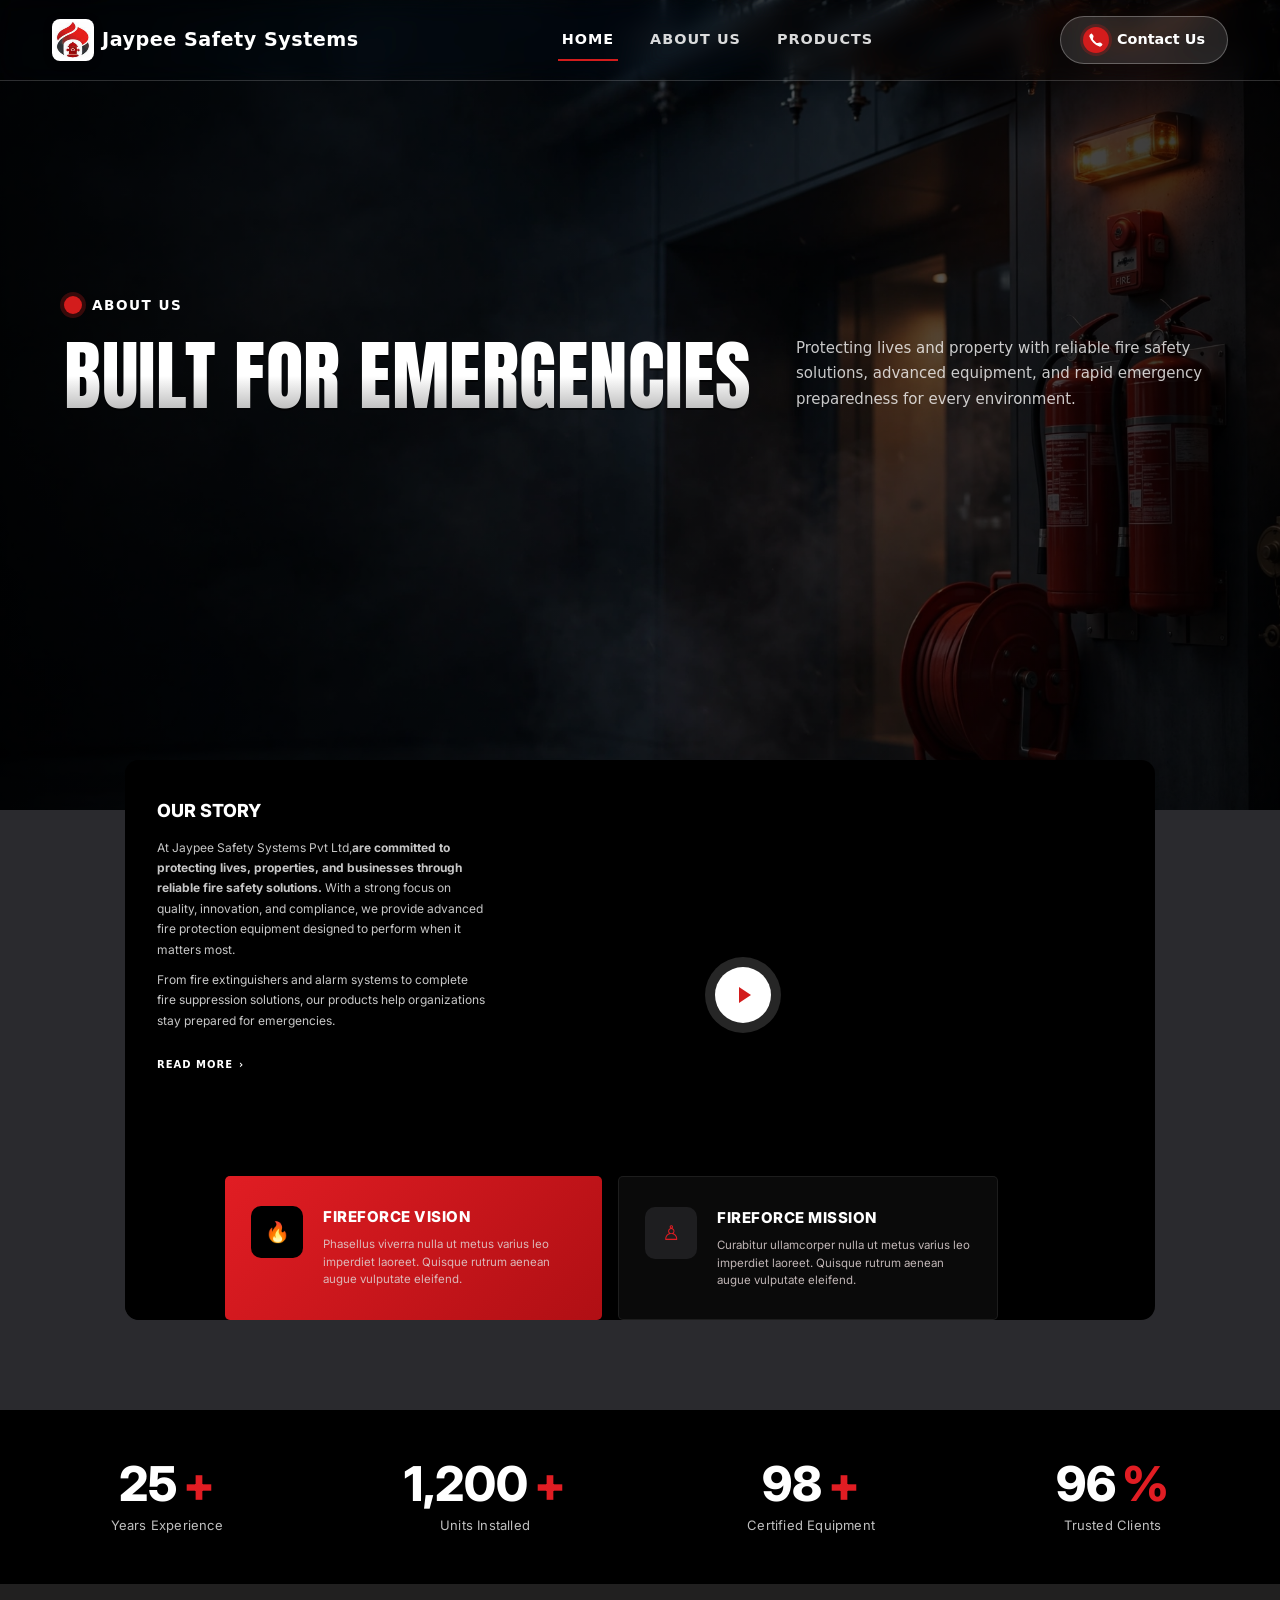
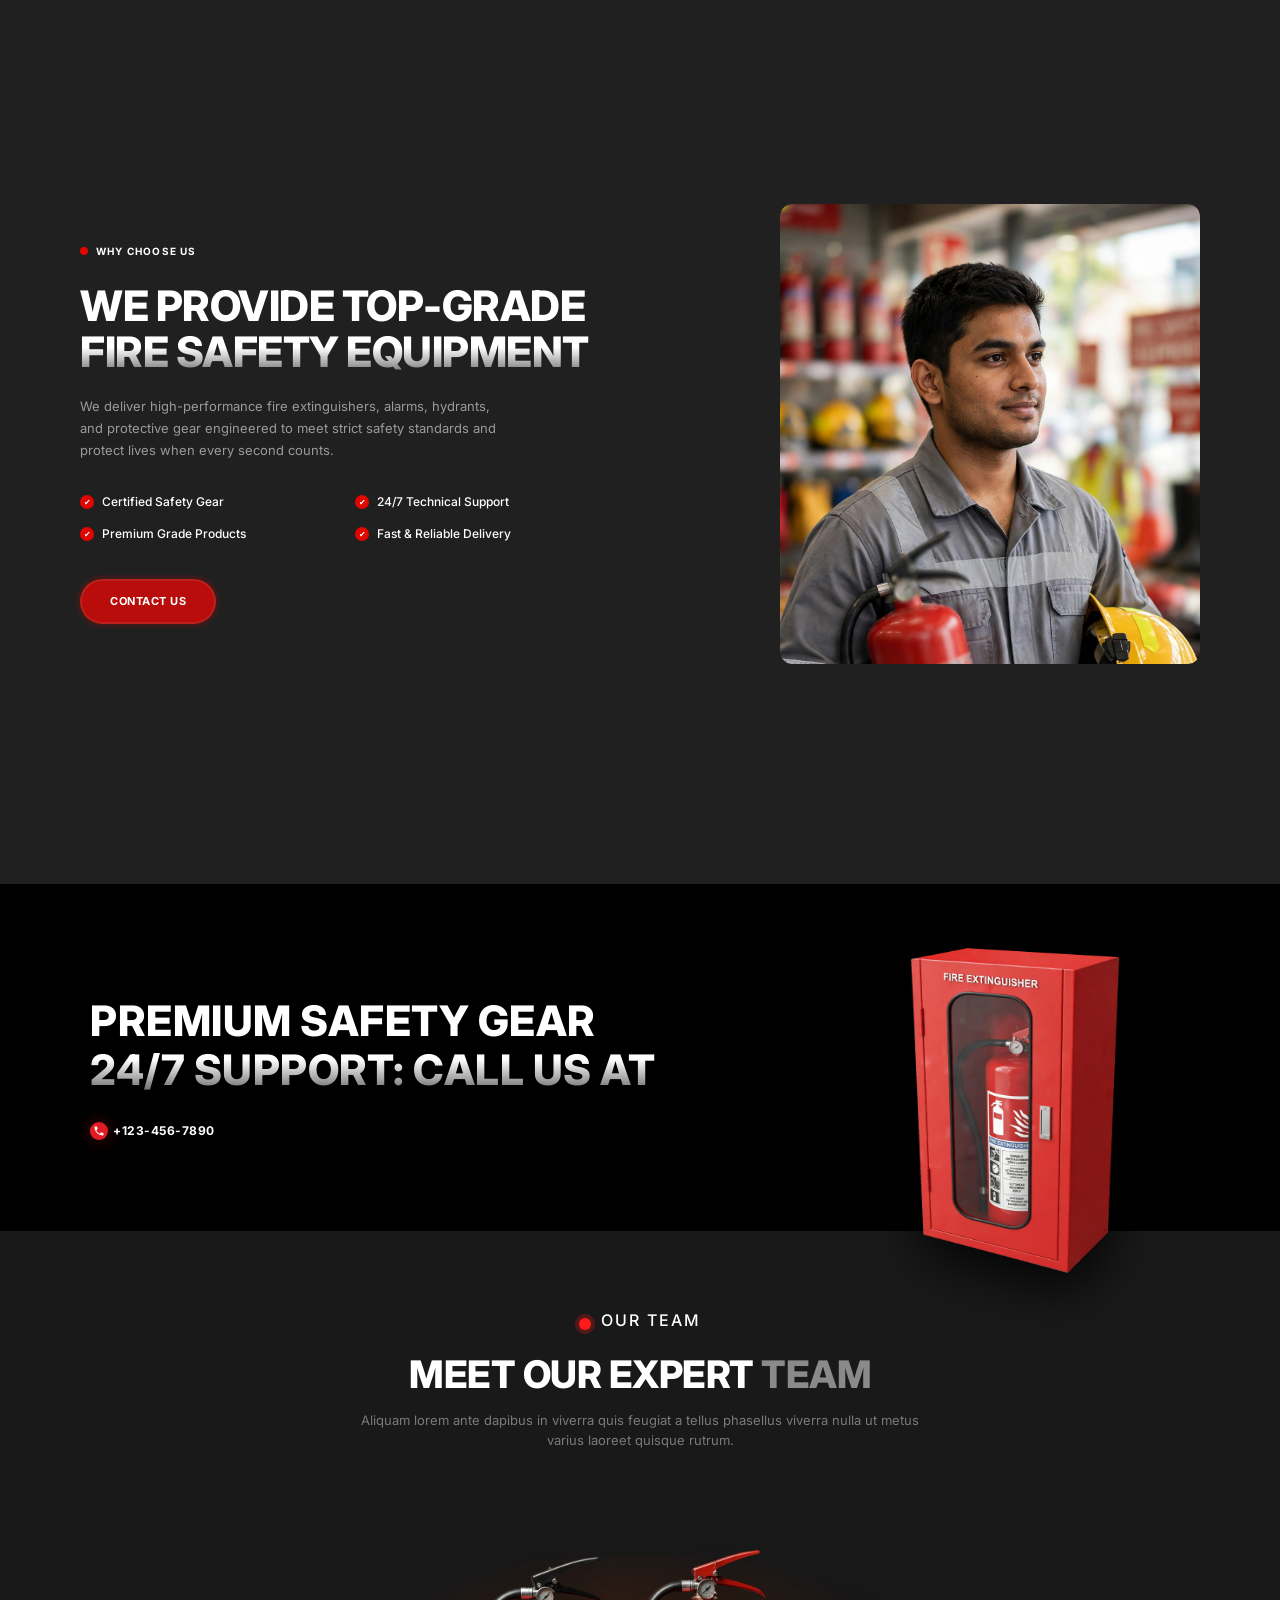
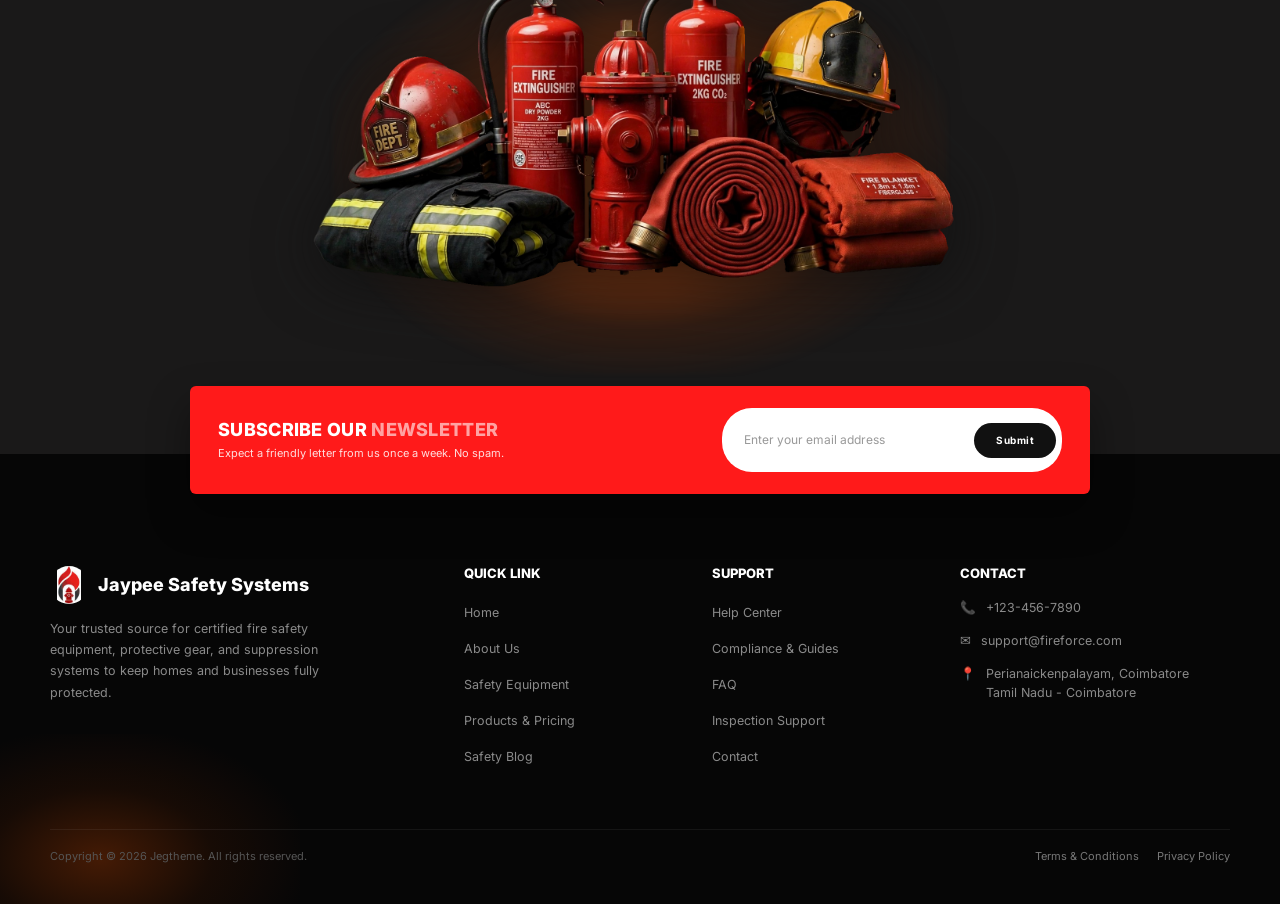
==== index.html @ 29f5622a "first commit" ====
<!DOCTYPE html>
<html lang="en">
<head>
    <meta charset="UTF-8">
    <meta name="viewport" content="width=device-width, initial-scale=1.0">
    <link href="https://cdn.jsdelivr.net/npm/bootstrap@5.0.2/dist/css/bootstrap.min.css" rel="stylesheet" integrity="sha384-EVSTQN3/azprG1Anm3QDgpJLIm9Nao0Yz1ztcQTwFspd3yD65VohhpuuCOmLASjC" crossorigin="anonymous">
    <title>Jaypee Safety Systems Pvt Ltd</title>
    <link href="https://fonts.googleapis.com/css2?family=Poppins:wght@700;900&family=Inter:wght@400;600&display=swap" rel="stylesheet">
    <link rel="stylesheet" href="script.css">
    <link href="https://fonts.googleapis.com/css2?family=Montserrat:wght@400;500;600;700;800&display=swap" rel="stylesheet">
    <link rel="icon" href="logo.png">
    <link rel="stylesheet" href="product.css">
    <script src="https://cdn.jsdelivr.net/npm/bootstrap@5.0.2/dist/js/bootstrap.bundle.min.js" integrity="sha384-MrcW6ZMFYlzcLA8Nl+NtUVF0sA7MsXsP1UyJoMp4YLEuNSfAP+JcXn/tWtIaxVXM" crossorigin="anonymous"></script>

</head>
<body>
    <nav class="navbar navbar-expand-lg bg-body-tertiary">
    <div class="container-fluid">

        <!-- Logo + Title -->
        <a class="navbar-brand d-flex align-items-center" href="../index.html">
            <img src="logo.png" alt="Logo" width="40" height="40">
            <span class="ms-2">Jaypee Safety Systems</span>
        </a>

        <button class="navbar-toggler" type="button"
            data-bs-toggle="collapse"
            data-bs-target="#navbarSupportedContent">
            <span class="navbar-toggler-icon"></span>
        </button>

        <div class="collapse navbar-collapse" id="navbarSupportedContent">

           <ul class="navbar-nav mx-auto">
  <li class="nav-item"><a class="nav-link active" href="#">Home</a></li>
  <li class="nav-item"><a class="nav-link" href="About/about.html">About Us</a></li>
  <li class="nav-item"><a class="nav-link" href="Product/product.html">Products</a></li>
</ul>

            <!-- Contact Button with Phone Icon on Left -->
            <a href="tel:+911234567890" class="btn-contact">
                <svg xmlns="http://www.w3.org/2000/svg" width="16" height="16" fill="currentColor" viewBox="0 0 16 16">
                  <path d="M3.654 1.328a.678.678 0 0 0-1.015-.063L1.605 2.3c-.483.484-.661 1.169-.45 1.77a17.6 17.6 0 0 0 4.168 6.608 17.6 17.6 0 0 0 6.608 4.168c.601.211 1.286.033 1.77-.45l1.034-1.034a.678.678 0 0 0-.063-1.015l-2.307-1.794a.68.68 0 0 0-.58-.122l-2.19.547a1.75 1.75 0 0 1-1.657-.459L5.482 8.062a1.75 1.75 0 0 1-.46-1.657l.548-2.19a.68.68 0 0 0-.122-.58z"/>
                </svg>
                Contact Us
            </a>

        </div>
    </div>
</nav>
<!-- about us start -->

<section class="fg">
    <div class="fg1">
    <h4>About Us</h4>
    <h1>BUILT FOR EMERGENCIES</h1>
    </div>
    <div class="fg2">
    <p>Protecting lives and property with reliable fire safety solutions, advanced equipment, and rapid emergency preparedness for every environment.</p>
    </div>
</section>

<section class="vd">
   <div class="vd1">
<video src="fire-safety.mp4" autoplay muted loop playsinline></video>
    <div class="story-content">
        <h2>OUR STORY</h2>
        <p> At Jaypee Safety Systems Pvt Ltd,<strong>are committed to protecting lives, properties, and businesses through reliable fire safety solutions. </strong> With a strong focus on quality, innovation, and compliance, we provide advanced fire protection equipment designed to perform when it matters most.</p>
        <p>
 From fire extinguishers and alarm systems to complete fire
            suppression solutions, our products help organizations stay
            prepared for emergencies.        </p>
        <a href="#" class="read-more">READ MORE <span>›</span></a>
    </div>

    <a href="#" class="play-button"><span></span></a>

    <!-- Bottom Cards -->
    <div class="story-cards">
        <div class="vision-card">
            <div class="card-icon">🔥</div>
            <div class="card-content">
                <h3>FIREFORCE VISION</h3>
                <p>Phasellus viverra nulla ut metus varius leo imperdiet laoreet. Quisque rutrum aenean augue vulputate eleifend.</p>
            </div>
        </div>
        <div class="mission-card">
            <div class="card-icon">♙</div>
            <div class="card-content">
                <h3>FIREFORCE MISSION</h3>
                <p>Curabitur ullamcorper nulla ut metus varius leo imperdiet laoreet. Quisque rutrum aenean augue vulputate eleifend.</p>
            </div>
        </div>
    </div>

   </div>
</section>

<section class="num">
    <div class="p1">
    <h1>25</h1>
    <h5>Years Experience</h5>
    </div>
    <div class="p2">
    <h1>1,200</h1>
    <h5>Units Installed</h5>
    </div>
     <div class="p3">
    <h1>98</h1>
    <h5>Certified Equipment</h5>
    </div>
     <div class="p3">
    <h1>96</h1>
    <h5>Trusted Clients</h5>
    </div>
</section>
<!-- about us END -->
<section class="why-choose-us">
  <div class="container">
    
    <!-- Left Text Block -->
    <div class="content-left">
      <span class="sub-heading">WHY CHOOSE US</span>
      
      <h2 class="main-heading">
        WE PROVIDE TOP-GRADE <br>
        <span>FIRE SAFETY EQUIPMENT</span>
      </h2>
      
      <p class="description">
        We deliver high-performance fire extinguishers, alarms, hydrants, and protective gear engineered to meet strict safety standards and protect lives when every second counts.
      </p>
      
      <div class="features-grid">
        <div class="feature-item">
          <span class="check-icon">&#10004;</span>
          <span>Certified Safety Gear</span>
        </div>
        <div class="feature-item">
          <span class="check-icon">&#10004;</span>
          <span>24/7 Technical Support</span>
        </div>
        <div class="feature-item">
          <span class="check-icon">&#10004;</span>
          <span>Premium Grade Products</span>
        </div>
        <div class="feature-item">
          <span class="check-icon">&#10004;</span>
          <span>Fast & Reliable Delivery</span>
        </div>
      </div>
      
      <a href="#contact" class="btn-primary">CONTACT US</a>
    </div>

    <!-- Right Image Block -->
    <div class="content-right">
      <div class="image-wrapper">
        <img src="man.webp" alt="Fire Safety Equipment">
        
        <!-- Award Badge Overlay -->
        
    </div>

  </div>
</section>

<section class="cta-banner">
  <div class="cta-content">
    <h2>PREMIUM SAFETY GEAR<br><span>24/7 SUPPORT: CALL US AT</span></h2>
    <div class="cta-phone">
      <div class="phone-icon">
        <svg viewBox="0 0 24 24" fill="currentColor">
          <path d="M6.62 10.79a15.053 15.053 0 006.59 6.59l2.2-2.2c.27-.27.67-.36 1.02-.24 1.12.37 2.33.57 3.57.57.55 0 1 .45 1 1V20c0 .55-.45 1-1 1-9.39 0-17-7.61-17-17 0-.55.45-1 1-1h3.5c.55 0 1 .45 1 1 0 1.25.2 2.45.57 3.57.11.35.03.74-.25 1.02l-2.2 2.2z"/>
        </svg>
      </div>
      <a href="tel:+1234567890">+123-456-7890</a>
    </div>
  </div>
  <div class="cta-image">
    <img src="fire-exit.png" alt="Fire Extinguisher Cabinet">
  </div>
</section>

<section class="team-section">
  <!-- Team Header -->
  <div class="team-header">
    <div class="tag">
      <span class="tag-dot"></span>
      <h6>OUR TEAM</h6>
    </div>
    <h2>MEET OUR EXPERT <span>TEAM</span></h2>
    <p>Aliquam lorem ante dapibus in viverra quis feugiat a tellus phasellus viverra nulla ut metus varius laoreet quisque rutrum.</p>
  </div>

  <!-- Team Image Grid -->
  <div class="team-image-container">
    <img src="eqiuments.png" alt="Firefighter Expert Team">
  </div>

  <!-- Newsletter Floating Card -->
  <div class="newsletter-card">
    <div class="newsletter-text">
      <h3>SUBSCRIBE OUR <span>NEWSLETTER</span></h3>
      <p>Expect a friendly letter from us once a week. No spam.</p>
    </div>
    <form class="newsletter-form" onsubmit="event.preventDefault();">
      <input type="email" placeholder="Enter your email address" required>
      <button type="submit">Submit</button>
    </form>
  </div>

  <!-- Success Popup -->
<div id="successPopup" class="popup-overlay">
  <div class="popup-content">
    <button class="popup-close" id="closePopup">&times;</button>
    <div class="popup-icon">✓</div>
    <h3>Submitted Successfully!</h3>
    <p>Thanks for subscribing to our newsletter.</p>
  </div>
</div>

</section>

<section class="final">
    <div class="footer-container">
    
    <!-- Brand Info -->
    <div class="footer-col brand-col">
      <div class="logo">
        <img src="logo.png" alt="">
        <span class="logo-text">Jaypee Safety Systems</span>
      </div>
      <p class="brand-description">
        Your trusted source for certified fire safety equipment, protective gear, and suppression systems to keep homes and businesses fully protected.
      </p>
    </div>

    <!-- Quick Links -->
    <div class="footer-col">
      <h4 class="footer-title">QUICK LINK</h4>
      <ul class="footer-links">
        <li><a href="#home">Home</a></li>
        <li><a href="#about">About Us</a></li>
        <li><a href="#equipment">Safety Equipment</a></li>
        <li><a href="#pricing">Products & Pricing</a></li>
        <li><a href="#blog">Safety Blog</a></li>
      </ul>
    </div>

    <!-- Support Links -->
    <div class="footer-col">
      <h4 class="footer-title">SUPPORT</h4>
      <ul class="footer-links">
        <li><a href="#help">Help Center</a></li>
        <li><a href="#certification">Compliance & Guides</a></li>
        <li><a href="#faq">FAQ</a></li>
        <li><a href="#maintenance">Inspection Support</a></li>
        <li><a href="#contact">Contact</a></li>
      </ul>
    </div>

    <!-- Contact Info -->
    <div class="footer-col contact-col">
      <h4 class="footer-title">CONTACT</h4>
      <ul class="contact-info">
        <li>
          <span class="info-icon">&#128222;</span>
          <a href="tel:+1234567890">+123-456-7890</a>
        </li>
        <li>
          <span class="info-icon">&#9993;</span>
          <a href="mailto:support@fireforce.com">support@fireforce.com</a>
        </li>
        <li>
          <span class="info-icon">&#128205;</span>
          <span> Perianaickenpalayam, Coimbatore<br>Tamil Nadu - Coimbatore</span>
        </li>
      </ul>
    </div>

  </div>

  <!-- Bottom Bar -->
  <div class="footer-bottom">
    <p>Copyright &copy; 2026 Jegtheme. All rights reserved.</p>
    <div class="bottom-links">
      <a href="#terms">Terms &amp; Conditions</a>
      <a href="#privacy">Privacy Policy</a>
    </div>
  </div>
</section>

<script src="index.js"></script>
</body>
</html>
---- script.css ----
@import url('https://fonts.googleapis.com/css2?family=Anton&family=Oswald:wght@700&display=swap');
@import url('https://fonts.googleapis.com/css2?family=Anton&display=swap');


/* ===== NAVBAR - LIKE YOUR SCREENSHOT ===== */
.navbar {
  position: absolute !important;
  top: 0;
  left: 0;
  width: 100%;
  z-index: 999;
  background: rgba(10, 8, 8, 0.45) !important;
  backdrop-filter: blur(12px) saturate(160%);
  -webkit-backdrop-filter: blur(12px) saturate(160%);
  border-bottom: 1px solid rgba(255,255,255,0.18) !important;
  box-shadow: none !important;
  padding: 14px 40px !important;
}


/* Remove bg-body-tertiary default */
.bg-body-tertiary {
  background: transparent !important;
}

/* Logo */
.navbar-brand {
  color: #fff !important;
  font-weight: 800 !important;
  font-size: 1.2rem !important;
  letter-spacing: 0.5px;
}
.navbar-brand img {
  border-radius: 8px;
  background: #fff;
  padding: 3px;
  width: 42px;
  height: 42px;
  box-shadow: 0 2px 8px rgba(0,0,0,0.3);
}

/* Center Menu */
.navbar-nav {
  gap: 28px;
}.navbar-nav .nav-link {
  color: rgba(255,255,255,0.85) !important;
  font-weight: 600 !important;
  font-size: 0.9rem !important;
  letter-spacing: 1px;
  text-transform: uppercase;
  padding: 8px 4px !important;
  position: relative;
  background: none !important;
  text-decoration: none !important;
}
.navbar-nav .nav-link::after {
  content: '';
  position: absolute;
  bottom: -2px;
  left: 0;
  width: 0;
  height: 2px;
  background: #d31c1c;
  transition: 0.3s ease;
}
.navbar-nav .nav-link:hover::after,
.navbar-nav .nav-link.active::after {
  width: 100%;
}
.navbar-nav .nav-link:hover,
.navbar-nav .nav-link.active {
  color: #fff !important;
}

/* Contact Button - Glass + Phone Icon Left */
.btn-contact {
  display: inline-flex;
  align-items: center;
  gap: 8px;
  background: rgba(255,255,255,0.12) !important;
  backdrop-filter: blur(10px);
  -webkit-backdrop-filter: blur(10px);
  color: #fff !important;
  font-weight: 600;
  font-size: 0.9rem;
  padding: 10px 22px;
  border-radius: 50px;
  text-decoration: none;
  border: 1.5px solid rgba(255,255,255,0.28);
  transition: all 0.3s ease;
  white-space: nowrap;
}

.btn-contact svg {
  background: #d31c1c;
  border-radius: 50%;
  padding: 5px;
  width: 26px;
  height: 26px;
  box-shadow: 0 0 0 3px rgba(211,28,28,0.25);
}

.btn-contact:hover {
  background: #fff !important;
  color: #8a1111 !important;
  border-color: #fff;
  transform: translateY(-2px);
}
.btn-contact:hover svg {
  background: #8a1111;
  fill: #fff;
}

/* Toggler */
.navbar-toggler {
  border: 1.5px solid rgba(255,255,255,0.35) !important;
  background: rgba(255,255,255,0.08);
}
.navbar-toggler-icon {
  background-image: url("data:image/svg+xml,%3csvg xmlns='http://www.w3.org/2000/svg' viewBox='0 0 30 30'%3e%3cpath stroke='rgba(255,255,255,1)' stroke-linecap='round' stroke-width='2' d='M4 7h22M4 15h22M4 23h22'/%3e%3c/svg%3e") !important;
}

/* HERO BG - add this to your hero section */
/* .hero {
  background-color: #000;
  min-height: 100vh;
  padding-top: 80px;
} */

/* Mobile */
@media (max-width: 991.98px) {
  .navbar {
    padding: 12px 18px !important;
    background: rgba(10,8,8,0.85) !important;
  }
  .navbar-collapse {
    background: rgba(18, 12, 12, 0.92) !important;
    backdrop-filter: blur(20px);
    -webkit-backdrop-filter: blur(20px);
    border: 1px solid rgba(255,255,255,0.12);
    border-radius: 14px;
    margin-top: 14px;
    padding: 18px;
    text-align: center;
  }
  .navbar-nav { gap: 6px; }
  .navbar-nav .nav-link { padding: 12px !important; background: rgba(255,255,255,0.06) !important; border-radius: 8px; }
  .navbar-nav .nav-link::after { display: none; }
  .btn-contact { width: 100%; justify-content: center; margin-top: 14px; }
}

@media (max-width: 360px) {
    .navbar-brand span{
         display: none;
    }
}

@media (max-width: 400px) {
    .navbar-brand span{
         display: none;
    }
}

.fg {
  background-image: url(background.webp);
  background-repeat: no-repeat;
  background-size: cover;
  position: relative;
  width: 100%;
  height: 90vh;
  display: flex;
  align-items: center;
  justify-content: space-between;
  padding: 100px 5%;
  gap: clamp(20px, 4vw, 40px);
  overflow: hidden;
  isolation: isolate;
  box-sizing: border-box;
  position: relative;
  z-index: 1;
  padding-bottom: 200px !important; /* creates depth for video to sit */

}

 


/* BLURRED BG */
.fg::before {
  content: '';
  position: absolute;
  inset: -15px;
  filter: blur(4px) brightness(0.65);
  transform: scale(1.08);
  z-index: -2;
}
.fg::after {
  content: '';
  position: absolute;
  inset: 0;
  background: linear-gradient(90deg, rgba(0,0,0,0.88) 0%, rgba(0,0,0,0.55) 50%, rgba(0,0,0,0.8) 100%);
  z-index: -1;
}

.fg1 { flex: 1.2; position: relative; z-index: 1; min-width: 0; }
.fg2 { flex: 0.8; max-width: 420px; position: relative; z-index: 1; min-width: 0; }

/* h4 */
.fg1 h4 {
  color: #fff;
  font-size: clamp(0.7rem, 1.5vw, 0.85rem);
  font-weight: 600;
  letter-spacing: 1.5px;
  text-transform: uppercase;
  display: flex;
  align-items: center;
  gap: 10px;
  margin: 0 0 clamp(16px, 2vw, 24px) 0;
  opacity: 0;
  transform: translateY(15px);
  animation: textUp 0.7s ease 0.2s forwards;
}
.fg1 h4::before {
  content: '';
  width: clamp(14px, 2vw, 18px);
  height: clamp(14px, 2vw, 18px);
  background: #d31c1c;
  border-radius: 50%;
  box-shadow: 0 0 0 4px rgba(211,28,28,0.25);
  flex-shrink: 0;
}

/* H1 - FULLY RESPONSIVE */
.fg1 h1 {
  font-family: 'Anton', Impact, sans-serif;
  line-height: 0.98;
  letter-spacing: 0.5px;
  text-transform: uppercase;
  margin: 0;
  font-size: clamp(2rem, 6vw, 90px);
  background: linear-gradient(180deg, #fff 0%, #fff 50%, #b5b5b5 100%);
  -webkit-background-clip: text;
  -webkit-text-fill-color: transparent;
  background-clip: text;
  filter: drop-shadow(0 2px 0 rgba(0,0,0,0.6));
  overflow: hidden;
  word-break: break-word;
}

.fg1 h1 span {
  display: block;
  opacity: 0;
  transform: translateY(100%);
  animation: h1Reveal 0.9s cubic-bezier(0.77, 0, 0.175, 1) forwards;
  background: linear-gradient(180deg, #fff 0%, #fff 50%, #b5b5b5 100%);
  -webkit-background-clip: text;
  -webkit-text-fill-color: transparent;
  background-clip: text;
}
.fg1 h1 span:nth-child(1) { animation-delay: 0.6s; }
.fg1 h1 span:nth-child(2) { 
  animation-delay: 0.9s; 
  background: linear-gradient(180deg, #fff 0%, #9a9a9a 100%);
  -webkit-background-clip: text;
  -webkit-text-fill-color: transparent;
  background-clip: text;
}

@keyframes h1Reveal {
  to { opacity: 1; transform: translateY(0); }
}

.fg2 p {
  color: rgba(255,255,255,0.78);
  line-height: 1.7;
  margin: clamp(16px, 3vw, 50px) 0 0 0;
  font-size: clamp(13px, 1.6vw, 15px);
  opacity: 0;
  transform: translateY(20px);
  animation: textUp 0.8s ease 1.2s forwards;
}
@keyframes textUp {
  to { opacity: 1; transform: translateY(0); }
}

/* ===== RESPONSIVE FOR ALL SCREEN ===== */

/* 4K & Large Desktop */
@media (min-width: 1600px) {
  .fg { padding: 120px 8%; }
  .fg1 h1 { font-size: 110px; }
  .fg2 { max-width: 520px; }
  .fg2 p { font-size: 17px; }
}

/* Laptop */
@media (max-width: 1200px) {
  .fg { padding: 80px 4%; gap: 30px; }
  .fg2 { max-width: 360px; }
}

/* Tablet Landscape */
@media (max-width: 992px) {
  .fg { 
    flex-direction: column; 
    align-items: flex-start; 
    justify-content: center;
    min-height: auto;
    padding: 90px 6% 60px;
    gap: 20px;
  }
  .fg1, .fg2 { flex: none; width: 100%; }
  .fg2 { max-width: 600px; }
}

/* Tablet Portrait */
@media (max-width: 768px) {
  .fg { padding: 80px 5% 50px; min-height: auto; }
  .fg::after {
    background: linear-gradient(180deg, rgba(0,0,0,0.85) 0%, rgba(0,0,0,0.6) 100%);
  }
  .fg1 h1 { line-height: 0.92; }
}

/* Mobile Large */
@media (max-width: 576px) {
  .fg { padding: 70px 5% 40px; }
  .fg1 h1 { font-size: clamp(32px, 10vw, 44px); }
}

/* Mobile Small - 320px to 480px */
@media (max-width: 480px) {
  .fg { padding: 60px 5% 35px; }
  .fg1 h4 { gap: 8px; letter-spacing: 1px; }
  .fg1 h1 { font-size: 34px; }
  .fg2 p { font-size: 13.5px; line-height: 1.6; }
}

/* Extra Small - 320px */
@media (max-width: 360px) {
  .fg { padding: 50px 4% 30px; }
  .fg1 h1 { font-size: 28px; }
  .fg1 h4 { font-size: 0.65rem; }
}

.vd{
  width:100%;
  height: auto;
  min-height: 600px;
  padding:40px 20px 100px;
  box-sizing:border-box;
  display:flex;
  justify-content:center;
  background-color: #2a2a2e;
    padding-bottom: 40px; /* was 100px/120px - no need extra now */

}

.vd1{
  overflow: hidden; /* change from visible to hidden - contains cards inside */
  position:relative;
  width:100%;
  max-width:1030px;
  height:560px;
  border-radius:14px;
  z-index: 10;
  margin-top: -90px;
  background: #000;
  border-radius: 14px;
}

.vd1 video{
  position:absolute;
  inset:0;
  width:100%;
  height:100%;
  object-fit:cover;
  border-radius:14px;
}

/* DARK GRADIENT OVERLAY */
.vd1::before{
  content:'';
  position:absolute;
  inset:0;
  border-radius:14px;
  background: linear-gradient(90deg, rgba(0,0,0,0.9) 0%, rgba(0,0,0,0.6) 40%, rgba(0,0,0,0.1) 75%);
  z-index:1;
  pointer-events:none;
}

/* LEFT TEXT - OUR STORY */
.vd1 .vd-content, .vd1 .story-content{
  position:absolute;
  left:0; top:0;
  z-index:2;
  max-width:360px;
  padding:40px 0 0 32px;
}
.vd-content h2, .story-content h2{ color:#fff; font-size:18px; font-weight:800; margin:0 0 16px; font-family:'Inter',sans-serif; }
.vd-content p, .story-content p{ color:rgba(255,255,255,0.78); font-size:12px; line-height:1.7; margin:0 0 10px; font-family:'Inter',sans-serif; }
.read-more{ display:inline-flex; gap:6px; color:#fff; font-size:10px; font-weight:700; letter-spacing:1px; text-decoration:none; margin-top:16px; }

/* PLAY BUTTON */
.play-button{
  position:absolute;
  left:60%; top:42%;
  transform:translate(-50%, -50%);
  width:56px; height:56px;
  background:#fff;
  border-radius:50%;
  display:grid;
  place-items:center;
  z-index:3;
  box-shadow:0 0 0 10px rgba(255,255,255,0.15);
  transition:0.3s;
  text-decoration:none;
}
.play-button span{
  width:0; height:0;
  border-left:12px solid #d31c1c;
  border-top:8px solid transparent;
  border-bottom:8px solid transparent;
  margin-left:3px;
  display:block;
}
.story-cards{
  position:absolute;
  width: 75%;
  left: 100px;
  right: 100px;
  bottom: 0px; /* inside video */
  display:flex;
  gap: 16px;
  z-index: 5;
  /* justify-content: flex-start; don't stretch full width */
}
/* Card Container */
.vision-card, 
.mission-card {
  flex: 1;
  display: flex;
  align-items: flex-start; /* Keeps top alignment clean */
  gap: 20px;               /* Space between icon and text content */
  padding: 30px 26px;      /* Generous internal spacing */
  border-radius: 5px;     /* Smooth rounded corners matching the image */
  box-sizing: border-box;
  margin-top: 80px;
}

/* Red Gradient Card */
.vision-card { 
  background: linear-gradient(135deg, #e11d23 0%, #b00f14 100%); 
}

/* Dark Card */
.mission-card {
  background: #0a0a0a;
  border: 1px solid rgba(255, 255, 255, 0.08); 
}

/* Square Icon Container */
.card-icon { 
  width: 52px; 
  height: 52px; 
  background: #000; 
  border-radius: 10px;    /* Matches the subtle rounded inner icon box */
  display: grid; 
  place-items: center; 
  flex-shrink: 0; 
  font-size: 20px; 
  color: #e11d23; 
}


.mission-card .card-icon { 
  background: #1e1e20; 
}

/* Text Formatting */
.card-content h3 { 
  color: #ffffff; 
  font-size: 15px; 
  font-weight: 800; 
  letter-spacing: 0.5px;
  text-transform: uppercase;
  margin: 2px 0 10px 0;   /* Vertically aligns with icon top & spaces body text */
  font-family: 'Inter', sans-serif; 
}

.card-content p { 
  color: rgba(225, 211, 211, 0.85); 
  font-size: 11.5px; 
  margin: 0; 
  font-family: 'Inter', sans-serif; 
}


/* .vision-card{ flex:1; display:flex; gap:12px; padding:19px 18px; background:linear-gradient(135deg, #c81a1f 0%, #8e0f13 100%); border-radius:4px; }
.mission-card{ flex:1; display:flex; gap:12px; padding:18px 16px; background:#0a0a0a; border-radius:4px; border:1px solid rgba(255,255,255,0.06); }
.card-icon{ width:38px; height:38px; background:#000; border-radius:4px; display:grid; place-items:center; flex-shrink:0; font-size:16px; color: rgb(175, 10, 10); }
.mission-card .card-icon{ background:#1e1e20; }
.card-content h3{ color:#fff; font-size:12px; font-weight:800; margin:0 0 6px; font-family:'Inter'; }
.card-content p{ color:rgba(255,255,255,0.68); font-size:10.5px; line-height:1.5; margin:0; font-family:'Inter'; } */

/* ========== FULLY RESPONSIVE ========== */

/* Laptop - 1024 to 1200 */
@media(max-width: 1100px){
  .vd1{ max-width: 90%; height: 520px; }
}

/* Tablet Landscape - 768 to 992 */
@media(max-width: 992px){
  .vd{ min-height: auto; padding: 30px 20px 80px; }
  .vd1{ height: 480px; margin-top: -60px; }
  .vd1 .story-content{ max-width: 320px; padding: 28px 0 0 24px; }
  .play-button{ left: 65%; width: 50px; height: 50px; }
}

/* Tablet Portrait - 600 to 768 */
@media(max-width: 768px){
  .vd{ padding: 20px 15px 60px; }
  .vd1{ height: auto; min-height: auto; margin-top: -30px; display: flex; flex-direction: column; }
  .vd1 video{ position: relative; height: 380px; inset: auto; }
  .vd1::before{ height: 380px; }
  .vd1 .vd-content, .vd1 .story-content{ position: relative; max-width: 100%; padding: 20px; background: #0a0a0a; border-radius: 0 0 14px 14px; }
  .play-button{ left: 50%; top: 190px; transform: translate(-50%, -50%); }
  .story-cards{ position: relative; left: 0; right: 0; bottom: 0; margin-top: -20px; flex-direction: column; padding: 0 12px; }
}

/* Mobile Large - 480 to 600 */
@media(max-width: 576px){
  .vd1 video{ height: 300px; }
  .vd1::before{ height: 300px; background: linear-gradient(180deg, rgba(0,0,0,0.7) 0%, rgba(0,0,0,0.3) 100%); }
  .play-button{ top: 150px; width: 48px; height: 48px; }
  .play-button span{ border-left-width: 10px; border-top-width: 7px; border-bottom-width: 7px; }
  .vd1 .story-content h2{ font-size: 16px; }
  .vd1 .story-content p{ font-size: 11.5px; }
}

/* Mobile Small - 320 to 480 */
@media(max-width: 480px){
  .vd{ padding: 15px 12px 50px; }
  .vd1{ border-radius: 10px; }
  .vd1 video, .vd-poster{ border-radius: 10px; height: 260px; }
  .vd1::before{ border-radius: 10px; height: 260px; }
  .story-cards{ gap: 10px; padding: 0 10px; }
  .vision-card, .mission-card{ padding: 14px 12px; }
  .card-icon{ width: 32px; height: 32px; font-size: 14px; }
  .card-content h3{ font-size: 11px; }
  .card-content p{ font-size: 10px; }
}

/* Extra Small - below 360 */
@media(max-width: 360px){
  .vd1 video{ height: 220px; }
  .vd1::before{ height: 220px; }
  .play-button{ top: 110px; width: 42px; height: 42px; }
}
.num {
  background-color: #000000;
  display: flex;
  justify-content: space-around;
  align-items: center;
  padding: 50px 20px;
  width: 100%;
  box-sizing: border-box;
}

.num > div {
  text-align: center;
}

.num h1 {
  color: #ffffff;
  font-size: 48px;
  font-weight: 800;
  margin: 0;
  line-height: 1;
  font-family: 'Inter', system-ui, -apple-system, sans-serif;
  display: inline-flex;
  align-items: center;
  gap: 6px;
}

/* Red '+' for the first three items (p1, p2, p3) */
.num .p1 h1::after,
.num .p2 h1::after,
.num div:nth-child(3) h1::after {
  content: "+";
  color: #e11d23;
  font-weight: 800;
}

/* Red '%' for the last item */
.num div:nth-child(4) h1::after {
  content: "%";
  color: #e11d23;
  font-weight: 800;
}

.num h5 {
  color: rgba(255, 255, 255, 0.75);
  font-size: 13px;
  font-weight: 400;
  margin: 10px 0 0 0;
  letter-spacing: 0.2px;
  font-family: 'Inter', system-ui, -apple-system, sans-serif;
}

/* Mobile responsiveness */
@media (max-width: 600px) {
  .num {
    flex-direction: column;
    gap: 32px;
  }
}

/* Exact match to reference image */
.why-choose-us{
  height: 100vh;
  background: #212020;
  padding: 80px 0;
  font-family: 'Inter', sans-serif;
  overflow: hidden;
  display: flex;
align-items: center;
justify-content: center;
}

.why-choose-us .container{
  max-width: 1200px;
  margin: 0 auto;
  padding: 0 40px;
  display: flex;
  align-items: center;
  justify-content: space-between;
  gap: 60px;
}

/* Left Side */
.content-left{
  flex: 1;
  max-width: 520px;
}

.sub-heading{
  display: flex;
  align-items: center;
  gap: 8px;
  color: #fff;
  font-size: 10px;
  font-weight: 700;
  letter-spacing: 1.2px;
  margin-bottom: 24px;
}

.sub-heading::before{
  content: '';
  width: 8px;
  height: 8px;
  background: #E10600;
  border-radius: 50%;
  display: inline-block;
}

.main-heading{
  font-size: 42px;
  font-weight: 800;
  line-height: 1.1;
  color: #fff;
  margin: 0 0 20px 0;
  letter-spacing: -0.5px;
}

.main-heading span{
  background: linear-gradient(180deg, #fff 0%, #fff 40%, #666 100%);
  -webkit-background-clip: text;
  -webkit-text-fill-color: transparent;
  background-clip: text;
  display: block;
}

.description{
  color: rgba(255,255,255,0.55);
  font-size: 13px;
  line-height: 1.7;
  margin-bottom: 32px;
  max-width: 420px;
}

.features-grid{
  display: grid;
  grid-template-columns: 1fr 1fr;
  gap: 14px 30px;
  margin-bottom: 36px;
}

.feature-item{
  display: flex;
  align-items: center;
  gap: 8px;
  color: #fff;
  font-size: 12px;
  font-weight: 500;
}

.check-icon{
  width: 14px;
  height: 14px;
  background: #E10600;
  border-radius: 50%;
  display: grid;
  place-items: center;
  font-size: 8px;
  color: #fff;
}

.btn-primary{
  display: inline-block;
  background: #B80D0A;
  color: #fff;
  padding: 12px 28px;
  border-radius: 50px;
  font-size: 11px;
  font-weight: 700;
  letter-spacing: 0.5px;
  text-decoration: none;
  border: 2px solid rgba(255,255,255,0.08);
  box-shadow: 0 0 0 4px rgba(184,13,10,0.15);
  transition: 0.3s;
}

.btn-primary:hover{
  background: #E10600;
  transform: translateY(-1px);
}

/* Right Side */
.content-right{
  flex: 1;
  max-width: 420px;
}

.image-wrapper{
  position: relative;
  width: 100%;
  height: 460px;
  border-radius: 12px;
  overflow: hidden;
  background: #1a1a1a;
}

.image-wrapper img{
  width: 100%;
  height: 100%;
  object-fit: cover;
  object-position: top center;
  border-radius: 12px;
}

/* Badge Overlay - Exact like image */
.badge-overlay{
  position: absolute;
  left: 16px;
  bottom: 16px;
  background: rgba(20,20,20,0.92);
  backdrop-filter: blur(10px);
  border-radius: 8px;
  padding: 10px 14px;
  display: flex;
  align-items: center;
  gap: 12px;
  border: 1px solid rgba(255,255,255,0.06);
}

.ribbon-icon{
  width: 44px;
  height: 44px;
  background: url('data:image/svg+xml,<svg xmlns="http://www.w3.org/2000/svg" viewBox="0 0 44 44"><circle cx="22" cy="16" r="12" fill="%23F4C95A" stroke="%23A52A2A" stroke-width="2"/><circle cx="22" cy="16" r="8" fill="%23FFE8A3"/><path d="M14 28 L10 42 L18 36 L22 42 L26 36 L34 42 L30 28" fill="%23D32F2F"/></svg>') no-repeat center;
  background-size: contain;
}

.badge-text strong{
  display: block;
  color: #fff;
  font-size: 11px;
  font-weight: 800;
  line-height: 1.1;
}

.badge-text span{
  display: block;
  color: rgba(255,255,255,0.7);
  font-size: 10px;
  font-weight: 700;
  letter-spacing: 0.3px;
}

/* Mobile */
@media(max-width: 900px){
  .why-choose-us .container{
    flex-direction: column;
    padding: 0 20px;
  }
  .main-heading{ font-size: 32px; }
  .image-wrapper{ height: 380px; max-width: 100%; }
}
.cta-banner {
  background-color: #000000;
  display: flex;
  justify-content: space-between;
  align-items: center;
  padding: 30px 50px 7px; /* Reduced bottom padding so image extends lower */
  position: relative;
  overflow: visible;      /* Allows cabinet to overflow the bottom */
  box-sizing: border-box;
  width: 100%;
}

.cta-content {
  max-width: 650px;
  z-index: 2;
}

.cta-content h2 {
  color: #ffffff;
  font-size: 42px;
  font-weight: 800;
  line-height: 1.15;
  letter-spacing: 0.5px;
  margin: 0 0 28px 0;
  font-family: 'Inter', system-ui, -apple-system, sans-serif;
  text-transform: uppercase;
  margin-left: 40px;

}

/* Gradient fade on the second line of text */
.cta-content h2 span {
  background: linear-gradient(180deg, #ffffff 30%, rgba(255, 255, 255, 0.35) 100%);
  -webkit-background-clip: text;
  -webkit-text-fill-color: transparent;

}

.cta-phone {
  display: flex;
  align-items: center;
  gap: 5px;
  margin-left: 40px;
}

.phone-icon {
  width: 18px;
  height: 18px;
  background-color: #e11d23;
  border-radius: 50%;
  display: grid;
  place-items: center;
  flex-shrink: 0;
  box-shadow: 0 0 15px rgba(225, 29, 35, 0.4);
}

.phone-icon svg {
  width: 12px;
  height: 12px;
  fill: #ffffff;
}

.cta-phone a {
  color: #ffffff;
  font-size: 12px;
  font-weight: 700;
  text-decoration: none;
  font-family: 'Inter', system-ui, -apple-system, sans-serif;
  letter-spacing: 0.5px;
}

/* Image alignment & overflow trick */
.cta-image {
  position: relative;
  z-index: 5;
  margin-right: 90px;
  margin-bottom: -70px; /* Pulls cabinet down over the section below */
}

.cta-image img {
  max-height: 380px;
  width: 250px;
  display: block;
  /* Soft shadow beneath cabinet base */
  filter: drop-shadow(0px 20px 25px rgba(0, 0, 0, 0.8)); 
}

/* Responsive Styles */
@media (max-width: 992px) {
  .cta-banner {
    padding: 40px 40px 10px;
  }
  .cta-content h2 {
    font-size: 32px;
  }
  .cta-image {
    margin-bottom: -50px;
  }
  .cta-image img {
    max-height: 280px;
  }
}

@media (max-width: 768px) {
  .cta-banner {
    flex-direction: column;
    text-align: center;
    gap: 20px;
    padding: 40px 20px 0;
  }
  .cta-phone {
    justify-content: center;
  }
  .cta-image {
    margin-right: 0;
    margin-bottom: -40px;
  }
}

.team-section {
  background: #1a1919;
  position: relative;
  padding: 80px 20px 120px;
  overflow: visible;
  font-family: 'Inter', sans-serif;
}

.team-header {
  text-align: center;
  max-width: 700px;
  margin: 0 auto 20px;
  position: relative;
  z-index: 2;
}

.tag {
  display: inline-flex;
  align-items: center;
  gap: 8px;
  font-size: 10px;
  font-weight: 700;
  letter-spacing: 1.5px;
  color: #fff;
  margin-bottom: 16px;
}
.tag {
  display: inline-flex;
  align-items: center;
  justify-content: center;
  gap: 10px;
  font-size: 13px;
  font-weight: 700;
  letter-spacing: 2px;
  color: #fff;
  line-height: 1;
}

.tag-dot {
  width: 12px;
  height: 12px;
  background: #ff1a1a;
  border-radius: 50%;
  display: inline-block;
  position: relative;
  flex-shrink: 0;
}

.tag-dot::after {
  content: '';
  position: absolute;
  top: 50%;
  left: 50%;
  transform: translate(-50%, -50%);
  width: 20px;
  height: 20px;
  background: rgba(255,26,26,0.25);
  border-radius: 50%;
}

.team-header h2 {
  font-size: 38px;
  font-weight: 800;
  line-height: 1.1;
  color: #fff;
  letter-spacing: -0.5px;
  margin: 0 0 14px;
}

.team-header h2 span {
  color: #8a8a8a;
  font-weight: 800;
}

.team-header p {
  color: #7a7a7a;
  font-size: 13px;
  line-height: 1.6;
  max-width: 560px;
  margin: 0 auto;
}

/* Image with orange shine behind */
.team-image-container {
  position: relative;
  width: 100%;
  max-width: 820px;
  margin: 0 auto;
  display: flex;
  justify-content: center;
  align-items: flex-end;
  z-index: 1;
}

.team-image-container::before {
  content: '';
  position: absolute;
  top: 50%;
  left: 50%;
  transform: translate(-50%, -35%);
  width: 75%;
  height: 90%;
  background: radial-gradient(ellipse at center, rgba(255,108,0,0.85) 0%, rgba(255,88,0,0.6) 25%, rgba(120,40,0,0.25) 55%, transparent 75%);
  filter: blur(2px);
  z-index: -1;
  pointer-events: none;
}

.team-image-container img {
  width: 100%;
  max-width: 920px;
  height: auto;
  display: block;
  object-fit: contain;
  filter: drop-shadow(0 10px 30px rgba(15, 15, 15, 0.8));
}

/* Popup */
.popup-overlay {
  position: fixed;
  inset: 0;
  background: rgba(0,0,0,0.6);
  backdrop-filter: blur(4px);
  display: flex;
  align-items: center;
  justify-content: center;
  opacity: 0;
  visibility: hidden;
  transition: all 0.3s ease;
  z-index: 9999;
}
.popup-overlay.active {
  opacity: 1;
  visibility: visible;
}
.popup-content {
  background: #fff;
  padding: 32px 28px;
  border-radius: 16px;
  text-align: center;
  transform: scale(0.8);
  transition: transform 0.35s cubic-bezier(0.34,1.56,0.64,1);
  max-width: 360px;
  width: 90%;
  position: relative;
}
.popup-overlay.active .popup-content {
  transform: scale(1);
}
.popup-icon {
  width: 56px;
  height: 56px;
  background: #ff6a1a;
  color: #fff;
  border-radius: 50%;
  display: grid;
  place-items: center;
  font-size: 28px;
  margin: 0 auto 16px;
}
.popup-close {
  position: absolute;
  top: 10px;
  right: 12px;
  background: none;
  border: none;
  font-size: 24px;
  cursor: pointer;
}

/* Newsletter Floating Red Card */
.newsletter-card {
  position: absolute;
  bottom: -40px;
  left: 50%;
  transform: translateX(-50%);
  width: 90%;
  max-width: 900px;
  background: #ff1a1a;
  border-radius: 6px;
  padding: 22px 28px;
  display: flex;
  align-items: center;
  justify-content: space-between;
  gap: 20px;
  z-index: 10;
  box-shadow: 0 20px 40px rgba(0,0,0,0.4);
}

.newsletter-text h3 {
  font-size: 18px;
  font-weight: 800;
  color: #fff;
  margin: 0 0 4px;
  letter-spacing: 0.3px;
}

.newsletter-text h3 span {
  color: rgba(255,255,255,0.6);
}

.newsletter-text p {
  font-size: 11px;
  color: rgba(255,255,255,0.85);
  margin: 0;
}

.newsletter-form {
  display: flex;
  align-items: center;
  background: #fff;
  border-radius: 30px;
  padding: 6px 6px 6px 20px;
  min-width: 340px;
  height: 64px;
}

.newsletter-form input {
  border: none;
  outline: none;
  flex: 1;
  font-size: 12px;
  color: #333;
  background: transparent;
}

.newsletter-form input::placeholder {
  color: #999;
}

.newsletter-form button {
  background: #111;
  color: #fff;
  border: none;
  border-radius: 30px;
  padding: 10px 22px;
  font-size: 10px;
  font-weight: 700;
  letter-spacing: 0.5px;
  cursor: pointer;
  transition: 0.3s;
}

.newsletter-form button:hover {
  background: #000;
}

/* Responsive */
@media (max-width: 768px) {
  .team-header h2 { font-size: 26px; }
  .newsletter-card {
    flex-direction: column;
    align-items: flex-start;
    bottom: -80px;
    padding: 18px;
  }
  .newsletter-form {
    min-width: 100%;
    width: 100%;
  }
}

/* --- FOOTER FINAL SECTION EXACT CSS --- */
.final {
  background: #060606;
  position: relative;
  padding: 90px 40px 0;
  font-family: 'Inter', sans-serif;
  overflow: hidden;
  min-height: 50vh; /* changed from height */
  height: auto;
  display: flex;
  flex-direction: column;
  justify-content: center; /* vertical center */
  align-items: center; /* horizontal center */
}

/* orange glow bottom left */
.final::before {
  content: '';
  position: absolute;
  bottom: -80px;
  left: -100px;
  width: 400px;
  height: 250px;
  background: radial-gradient(ellipse at center, rgba(255,88,0,0.25) 0%, rgba(120,40,0,0.15) 40%, transparent 75%);
  pointer-events: none;
  z-index: 0;
}

.footer-container {
  max-width: 1180px;
  width: 100%;
  margin: 0 auto;
  display: grid;
  grid-template-columns: 1.8fr 1fr 1fr 1.3fr;
  gap: 40px;
  position: relative;
  z-index: 1;
  padding-bottom: 50px;
  border-bottom: 1px solid rgba(255,255,255,0.06);
  place-items: start; /* keep columns aligned top */
}

/* logo */
.brand-col .logo {
  display: flex;
  align-items: center;
  gap: 10px;
  margin-bottom: 14px;
}

.brand-col .logo img {
  width: 38px;
  height: 38px;
  object-fit: contain;
  display: block;
  border-radius: 50%;
}

.logo-text {
  font-size: 18px;
  font-weight: 800;
  color: #fff;
}

.brand-description {
  font-size: 12.5px;
  line-height: 1.7;
  color: #8a8a8a;
  max-width: 280px;
  margin: 0;
  text-align: left;
}

.footer-title {
  font-size: 13px;
  font-weight: 800;
  color: #fff;
  margin: 0 0 18px;
  text-transform: uppercase;
}

.footer-links, .contact-info {
  list-style: none;
  padding: 0;
  margin: 0;
}

.footer-links li { margin-bottom: 12px; }
.footer-links li a {
  font-size: 12.5px;
  color: #8a8a8a;
  text-decoration: none;
}
.footer-links li a:hover { color: #fff; }

.contact-info li {
  display: flex;
  gap: 10px;
  margin-bottom: 14px;
  font-size: 12.5px;
  color: #8a8a8a;
  line-height: 1.5;
}
.contact-info li a { color: #8a8a8a; text-decoration: none; }

.footer-bottom {
  max-width: 1180px;
  width: 100%;
  margin: 0 auto;
  display: flex;
  justify-content: space-between;
  align-items: center;
  padding: 18px 0;
  position: relative;
  z-index: 1;
}

.footer-bottom p {
  font-size: 11px;
  color: #555;
  margin: 0;
}

.bottom-links { display: flex; gap: 18px; }
.bottom-links a {
  font-size: 11px;
  color: #777;
  text-decoration: none;
}

@media (max-width: 992px) {
  .footer-container { grid-template-columns: 1fr 1fr; gap: 30px; }
}
@media (max-width: 600px) {
  .footer-container { grid-template-columns: 1fr; text-align: center; place-items: center; }
  .brand-description { text-align: center; }
  .footer-bottom { flex-direction: column; gap: 10px; text-align: center; }
}
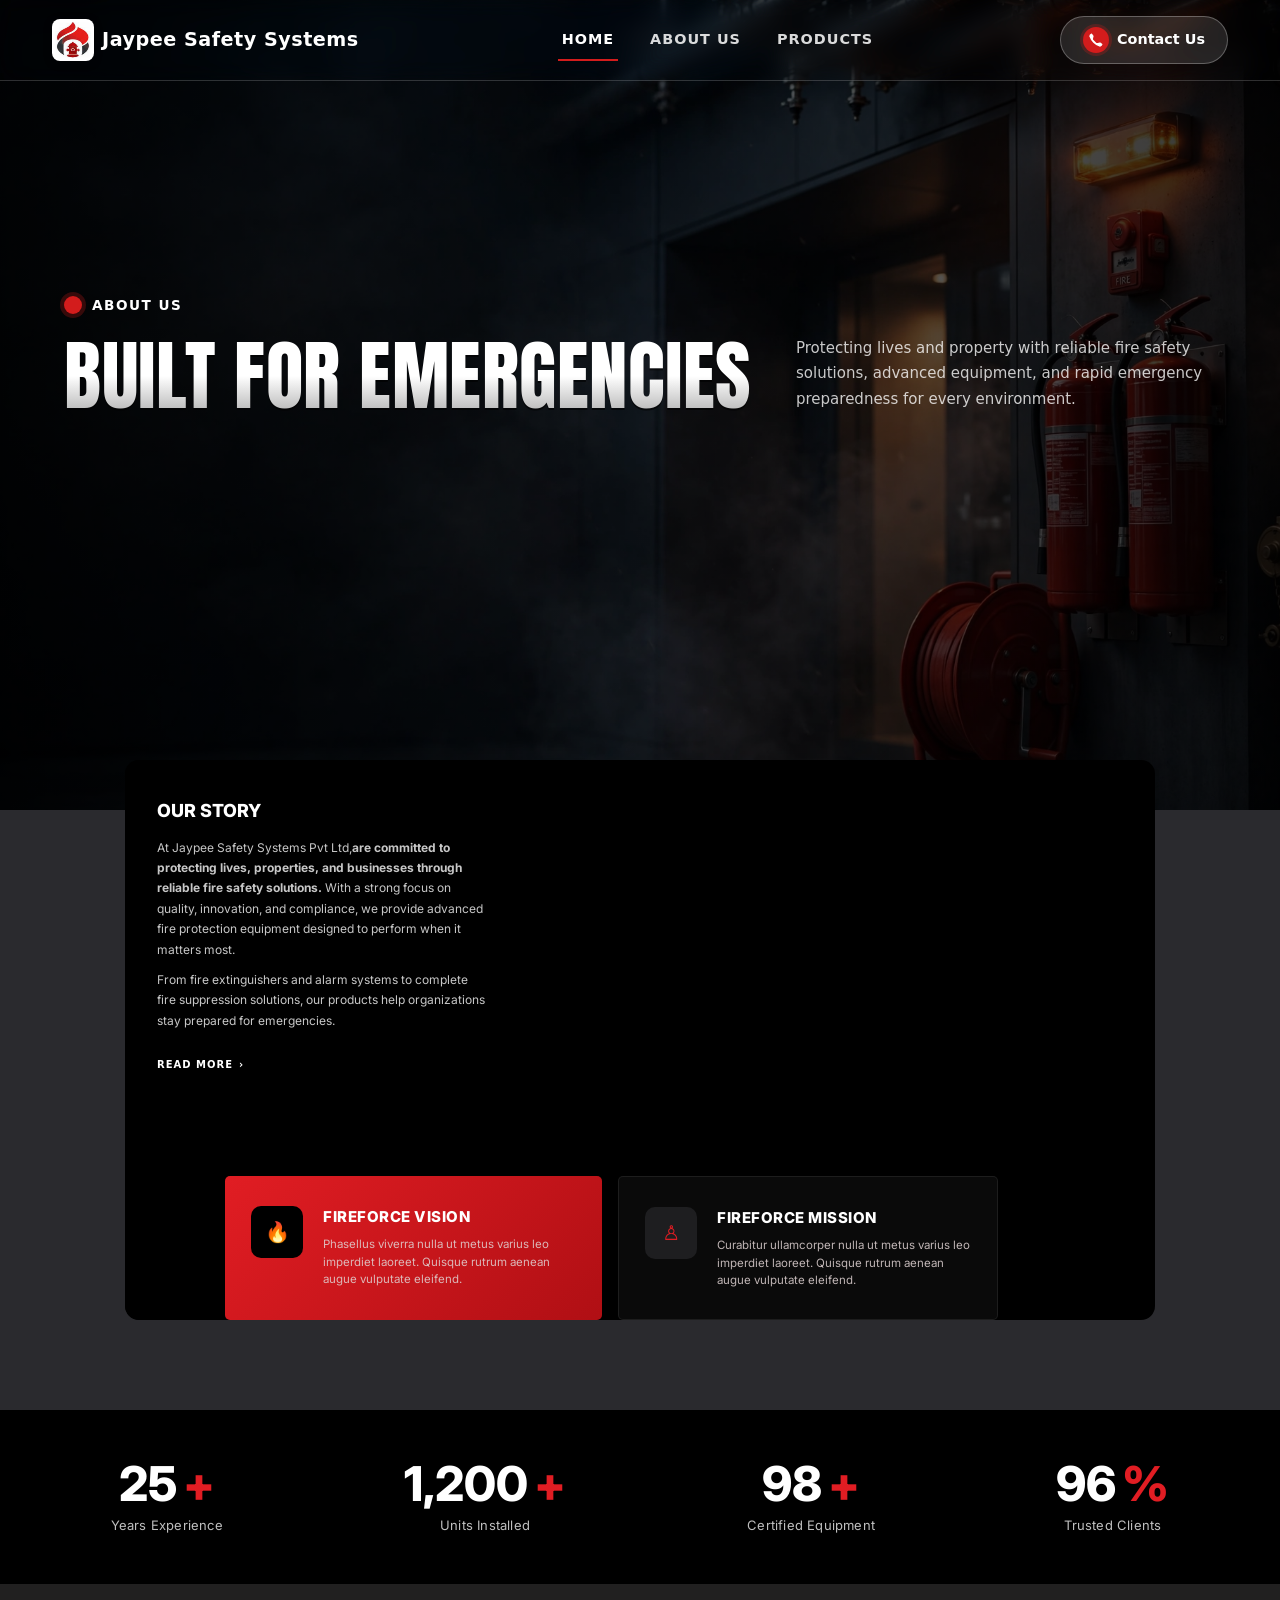
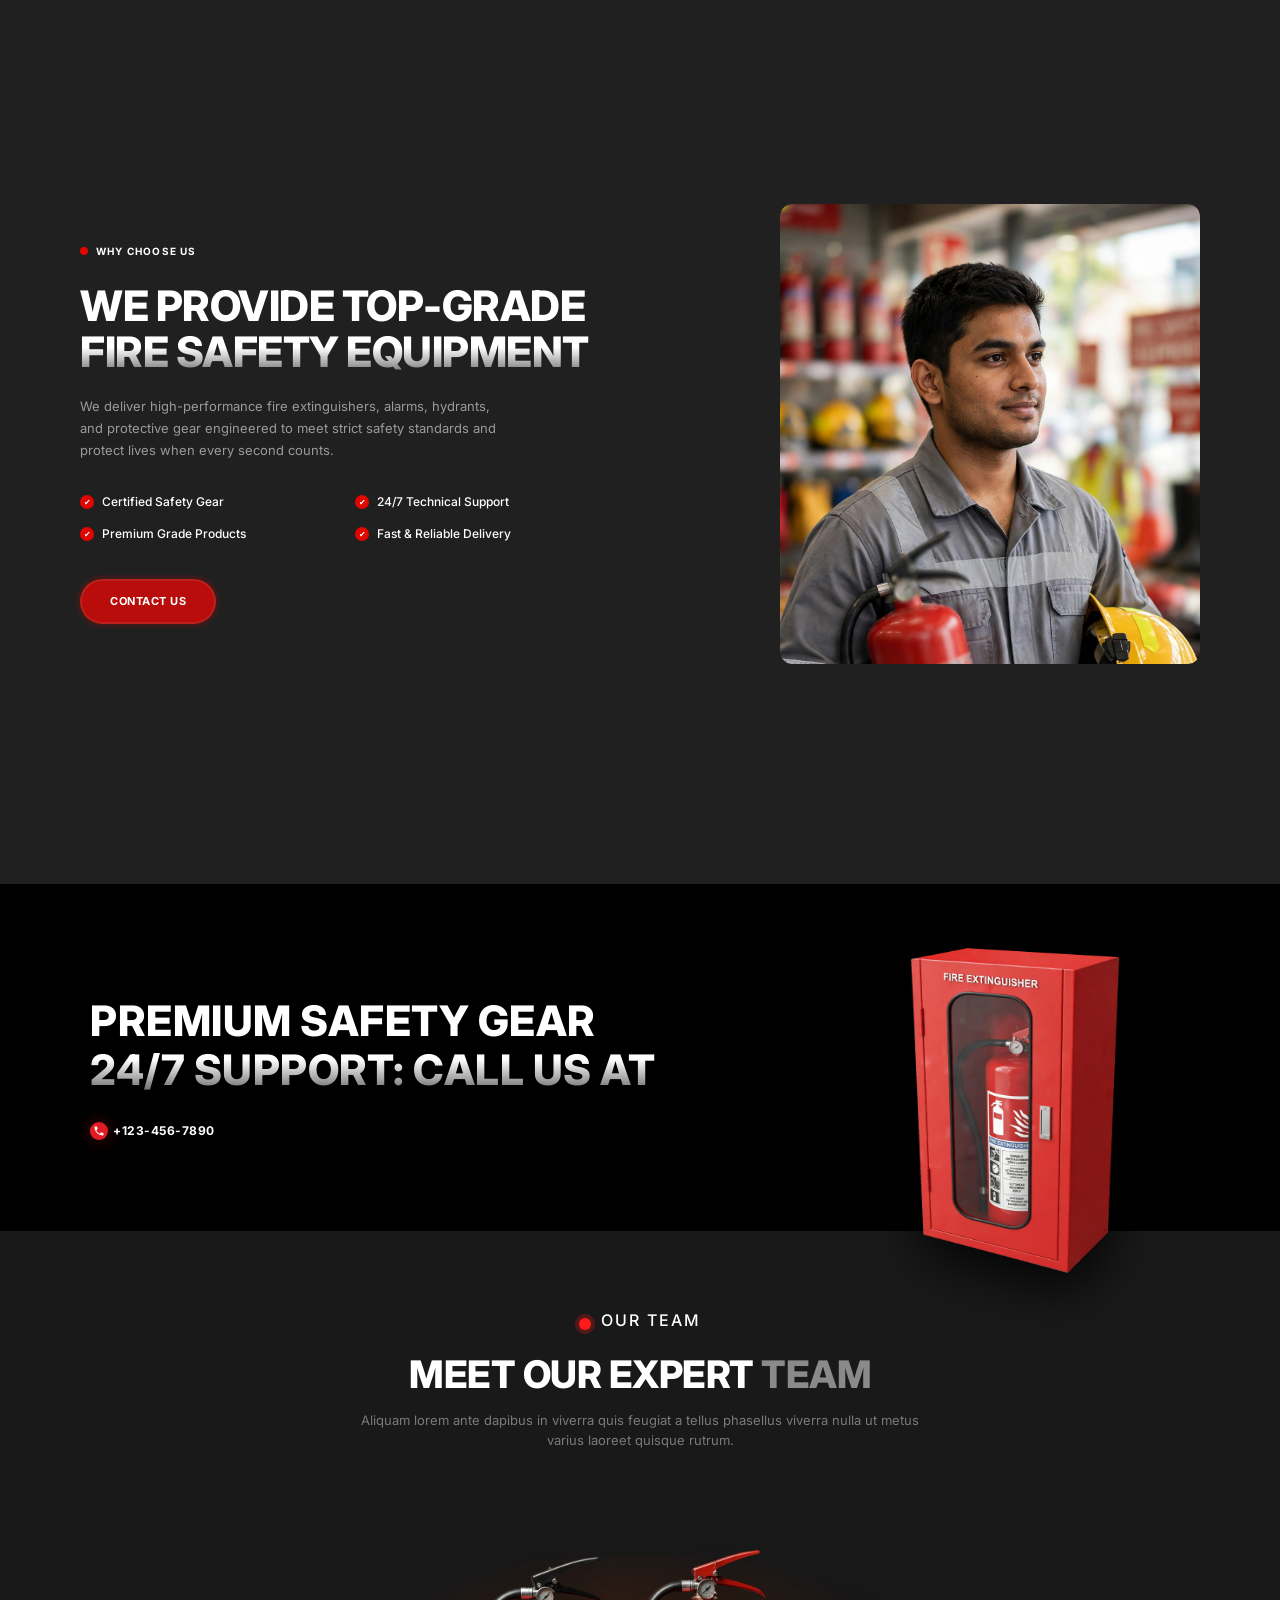
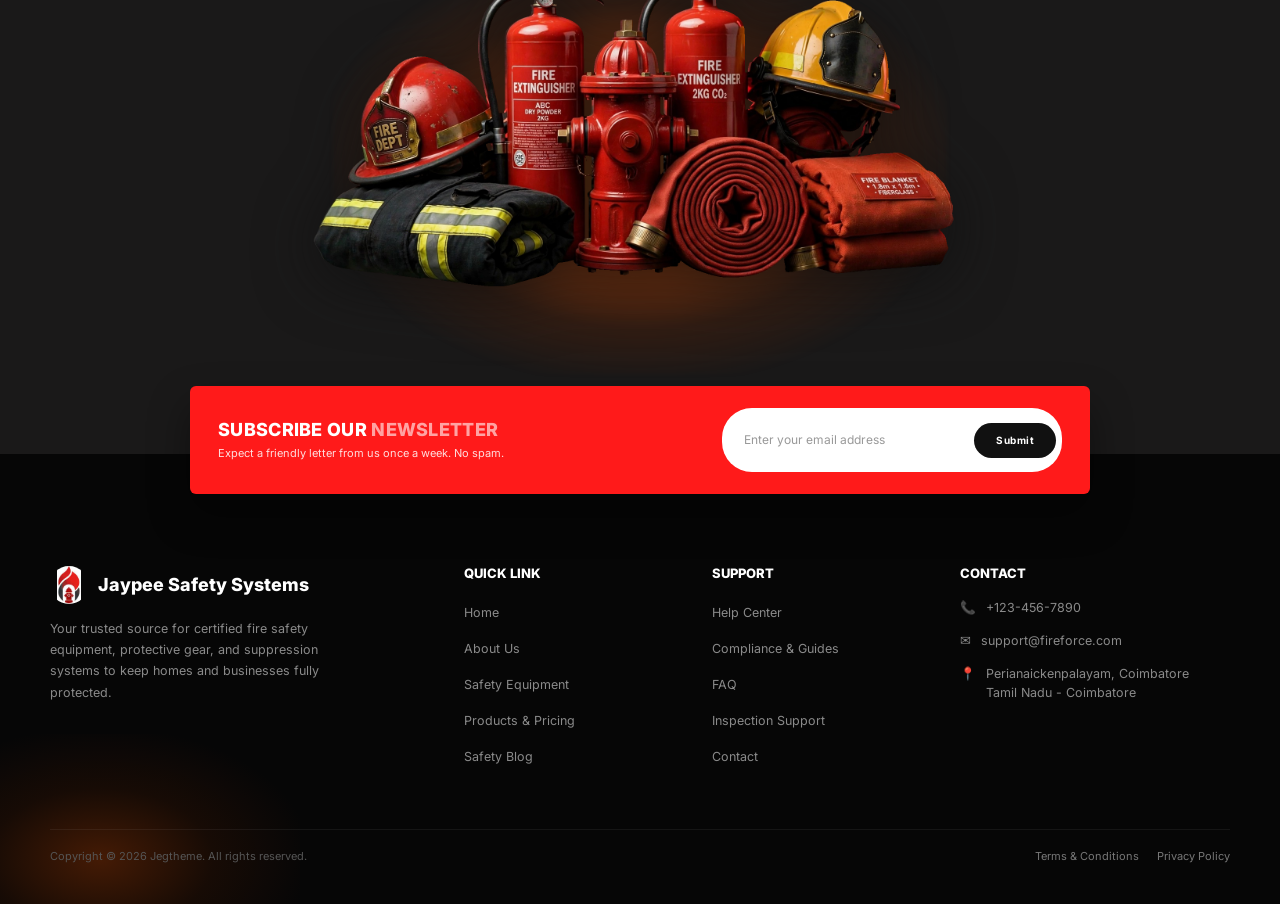
==== commit ce6a212a: "Update index.html" ====
--- a/index.html
+++ b/index.html
@@ -34,7 +34,7 @@
            <ul class="navbar-nav mx-auto">
   <li class="nav-item"><a class="nav-link active" href="#">Home</a></li>
   <li class="nav-item"><a class="nav-link" href="About/about.html">About Us</a></li>
-  <li class="nav-item"><a class="nav-link" href="Product/product.html">Products</a></li>
+  <li class="nav-item"><a class="nav-link" href="all-product/product.html">Products</a></li>
 </ul>
 
             <!-- Contact Button with Phone Icon on Left -->
@@ -73,7 +73,6 @@
         <a href="#" class="read-more">READ MORE <span>›</span></a>
     </div>
 
-    <a href="#" class="play-button"><span></span></a>
 
     <!-- Bottom Cards -->
     <div class="story-cards">
@@ -293,4 +292,4 @@
 
 <script src="index.js"></script>
 </body>
-</html>+</html>
